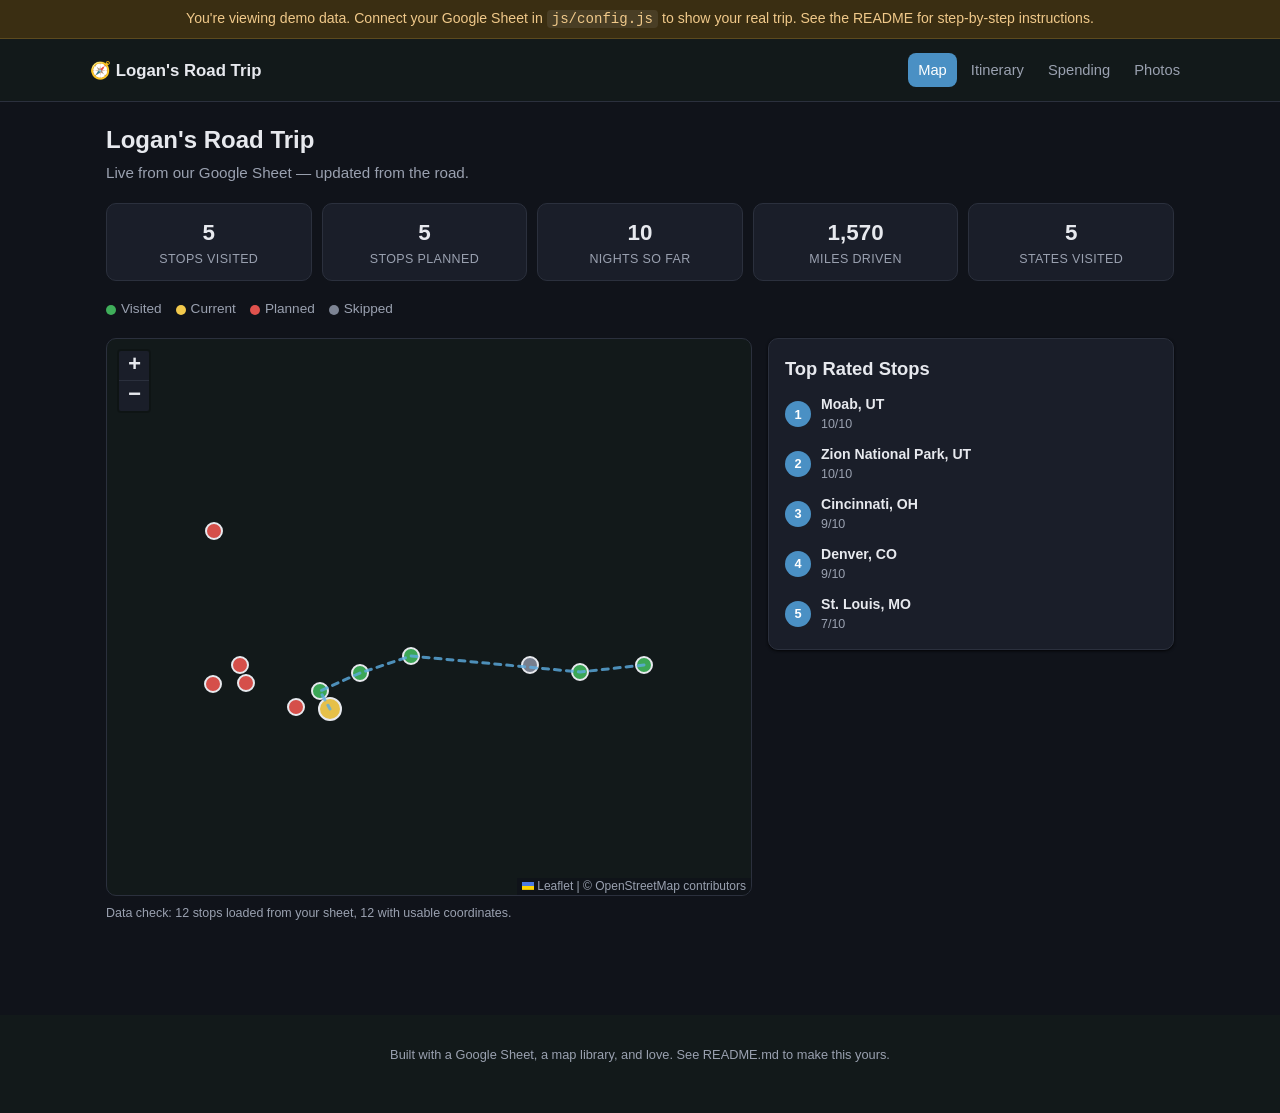
==== index.html @ 0ea6cf98 "Add a Top Rated Stops ranking panel next to the map Sidebar beside the map on wide screens (stacks b" ====
<!DOCTYPE html>
<html lang="en">
<head>
<meta charset="UTF-8">
<meta name="viewport" content="width=device-width, initial-scale=1.0">
<title>Road Trip Map</title>
<link rel="icon" href="data:image/svg+xml,<svg xmlns=%22http://www.w3.org/2000/svg%22 viewBox=%220 0 100 100%22><text y=%22.9em%22 font-size=%2290%22>🧭</text></svg>">
<link rel="stylesheet" href="vendor/leaflet/leaflet.css">
<link rel="stylesheet" href="css/style.css?v=13">
</head>
<body>
<header class="site-header">
  <div class="header-inner">
    <a class="site-title" href="index.html">🧭 <span id="trip-name">Road Trip</span></a>
    <nav class="main-nav">
      <a class="nav-link" href="index.html">Map</a>
      <a class="nav-link" href="itinerary.html">Itinerary</a>
      <a class="nav-link" href="spending.html">Spending</a>
      <a class="nav-link" href="gallery.html">Photos</a>
    </nav>
  </div>
</header>

<main>
  <h1 id="trip-name-heading">Road Trip</h1>
  <p class="subtitle">Live from our Google Sheet — updated from the road.</p>

  <div class="stat-strip" id="stat-strip">
    <div class="stat-box"><div class="num" id="stat-visited">–</div><div class="label">Stops visited</div></div>
    <div class="stat-box"><div class="num" id="stat-remaining">–</div><div class="label">Stops planned</div></div>
    <div class="stat-box"><div class="num" id="stat-nights">–</div><div class="label">Nights so far</div></div>
    <div class="stat-box"><div class="num" id="stat-miles">–</div><div class="label">Miles driven</div></div>
    <div class="stat-box"><div class="num" id="stat-states">–</div><div class="label">States visited</div></div>
  </div>

  <div class="legend">
    <span><span class="dot" style="background:var(--visited)"></span>Visited</span>
    <span><span class="dot" style="background:var(--current)"></span>Current</span>
    <span><span class="dot" style="background:var(--planned)"></span>Planned</span>
    <span><span class="dot" style="background:var(--skipped)"></span>Skipped</span>
  </div>

  <div class="map-layout">
    <div id="map"></div>
    <aside class="card ranking-panel">
      <h2 style="margin-top:0;">Top Rated Stops</h2>
      <ol class="ranking-list" id="ranking-list"></ol>
      <div class="empty-state" id="ranking-empty" hidden>No rated stops yet.</div>
    </aside>
  </div>
  <p id="debug-line" style="color:var(--text-muted);font-size:0.78rem;margin-top:8px;"></p>
</main>

<footer class="site-footer">Built with a Google Sheet, a map library, and love. See README.md to make this yours.</footer>

<script src="vendor/leaflet/leaflet.js"></script>
<script src="vendor/papaparse.min.js"></script>
<script src="js/config.js?v=13"></script>
<script src="js/data.js?v=13"></script>
<script src="js/map.js?v=13"></script>
</body>
</html>
---- vendor/leaflet/leaflet.css ----
/* required styles */

.leaflet-pane,
.leaflet-tile,
.leaflet-marker-icon,
.leaflet-marker-shadow,
.leaflet-tile-container,
.leaflet-pane > svg,
.leaflet-pane > canvas,
.leaflet-zoom-box,
.leaflet-image-layer,
.leaflet-layer {
	position: absolute;
	left: 0;
	top: 0;
	}
.leaflet-container {
	overflow: hidden;
	}
.leaflet-tile,
.leaflet-marker-icon,
.leaflet-marker-shadow {
	-webkit-user-select: none;
	   -moz-user-select: none;
	        user-select: none;
	  -webkit-user-drag: none;
	}
/* Prevents IE11 from highlighting tiles in blue */
.leaflet-tile::selection {
	background: transparent;
}
/* Safari renders non-retina tile on retina better with this, but Chrome is worse */
.leaflet-safari .leaflet-tile {
	image-rendering: -webkit-optimize-contrast;
	}
/* hack that prevents hw layers "stretching" when loading new tiles */
.leaflet-safari .leaflet-tile-container {
	width: 1600px;
	height: 1600px;
	-webkit-transform-origin: 0 0;
	}
.leaflet-marker-icon,
.leaflet-marker-shadow {
	display: block;
	}
/* .leaflet-container svg: reset svg max-width decleration shipped in Joomla! (joomla.org) 3.x */
/* .leaflet-container img: map is broken in FF if you have max-width: 100% on tiles */
.leaflet-container .leaflet-overlay-pane svg {
	max-width: none !important;
	max-height: none !important;
	}
.leaflet-container .leaflet-marker-pane img,
.leaflet-container .leaflet-shadow-pane img,
.leaflet-container .leaflet-tile-pane img,
.leaflet-container img.leaflet-image-layer,
.leaflet-container .leaflet-tile {
	max-width: none !important;
	max-height: none !important;
	width: auto;
	padding: 0;
	}

.leaflet-container img.leaflet-tile {
	/* See: https://bugs.chromium.org/p/chromium/issues/detail?id=600120 */
	mix-blend-mode: plus-lighter;
}

.leaflet-container.leaflet-touch-zoom {
	-ms-touch-action: pan-x pan-y;
	touch-action: pan-x pan-y;
	}
.leaflet-container.leaflet-touch-drag {
	-ms-touch-action: pinch-zoom;
	/* Fallback for FF which doesn't support pinch-zoom */
	touch-action: none;
	touch-action: pinch-zoom;
}
.leaflet-container.leaflet-touch-drag.leaflet-touch-zoom {
	-ms-touch-action: none;
	touch-action: none;
}
.leaflet-container {
	-webkit-tap-highlight-color: transparent;
}
.leaflet-container a {
	-webkit-tap-highlight-color: rgba(51, 181, 229, 0.4);
}
.leaflet-tile {
	filter: inherit;
	visibility: hidden;
	}
.leaflet-tile-loaded {
	visibility: inherit;
	}
.leaflet-zoom-box {
	width: 0;
	height: 0;
	-moz-box-sizing: border-box;
	     box-sizing: border-box;
	z-index: 800;
	}
/* workaround for https://bugzilla.mozilla.org/show_bug.cgi?id=888319 */
.leaflet-overlay-pane svg {
	-moz-user-select: none;
	}

.leaflet-pane         { z-index: 400; }

.leaflet-tile-pane    { z-index: 200; }
.leaflet-overlay-pane { z-index: 400; }
.leaflet-shadow-pane  { z-index: 500; }
.leaflet-marker-pane  { z-index: 600; }
.leaflet-tooltip-pane   { z-index: 650; }
.leaflet-popup-pane   { z-index: 700; }

.leaflet-map-pane canvas { z-index: 100; }
.leaflet-map-pane svg    { z-index: 200; }

.leaflet-vml-shape {
	width: 1px;
	height: 1px;
	}
.lvml {
	behavior: url(#default#VML);
	display: inline-block;
	position: absolute;
	}


/* control positioning */

.leaflet-control {
	position: relative;
	z-index: 800;
	pointer-events: visiblePainted; /* IE 9-10 doesn't have auto */
	pointer-events: auto;
	}
.leaflet-top,
.leaflet-bottom {
	position: absolute;
	z-index: 1000;
	pointer-events: none;
	}
.leaflet-top {
	top: 0;
	}
.leaflet-right {
	right: 0;
	}
.leaflet-bottom {
	bottom: 0;
	}
.leaflet-left {
	left: 0;
	}
.leaflet-control {
	float: left;
	clear: both;
	}
.leaflet-right .leaflet-control {
	float: right;
	}
.leaflet-top .leaflet-control {
	margin-top: 10px;
	}
.leaflet-bottom .leaflet-control {
	margin-bottom: 10px;
	}
.leaflet-left .leaflet-control {
	margin-left: 10px;
	}
.leaflet-right .leaflet-control {
	margin-right: 10px;
	}


/* zoom and fade animations */

.leaflet-fade-anim .leaflet-popup {
	opacity: 0;
	-webkit-transition: opacity 0.2s linear;
	   -moz-transition: opacity 0.2s linear;
	        transition: opacity 0.2s linear;
	}
.leaflet-fade-anim .leaflet-map-pane .leaflet-popup {
	opacity: 1;
	}
.leaflet-zoom-animated {
	-webkit-transform-origin: 0 0;
	    -ms-transform-origin: 0 0;
	        transform-origin: 0 0;
	}
svg.leaflet-zoom-animated {
	will-change: transform;
}

.leaflet-zoom-anim .leaflet-zoom-animated {
	-webkit-transition: -webkit-transform 0.25s cubic-bezier(0,0,0.25,1);
	   -moz-transition:    -moz-transform 0.25s cubic-bezier(0,0,0.25,1);
	        transition:         transform 0.25s cubic-bezier(0,0,0.25,1);
	}
.leaflet-zoom-anim .leaflet-tile,
.leaflet-pan-anim .leaflet-tile {
	-webkit-transition: none;
	   -moz-transition: none;
	        transition: none;
	}

.leaflet-zoom-anim .leaflet-zoom-hide {
	visibility: hidden;
	}


/* cursors */

.leaflet-interactive {
	cursor: pointer;
	}
.leaflet-grab {
	cursor: -webkit-grab;
	cursor:    -moz-grab;
	cursor:         grab;
	}
.leaflet-crosshair,
.leaflet-crosshair .leaflet-interactive {
	cursor: crosshair;
	}
.leaflet-popup-pane,
.leaflet-control {
	cursor: auto;
	}
.leaflet-dragging .leaflet-grab,
.leaflet-dragging .leaflet-grab .leaflet-interactive,
.leaflet-dragging .leaflet-marker-draggable {
	cursor: move;
	cursor: -webkit-grabbing;
	cursor:    -moz-grabbing;
	cursor:         grabbing;
	}

/* marker & overlays interactivity */
.leaflet-marker-icon,
.leaflet-marker-shadow,
.leaflet-image-layer,
.leaflet-pane > svg path,
.leaflet-tile-container {
	pointer-events: none;
	}

.leaflet-marker-icon.leaflet-interactive,
.leaflet-image-layer.leaflet-interactive,
.leaflet-pane > svg path.leaflet-interactive,
svg.leaflet-image-layer.leaflet-interactive path {
	pointer-events: visiblePainted; /* IE 9-10 doesn't have auto */
	pointer-events: auto;
	}

/* visual tweaks */

.leaflet-container {
	background: #ddd;
	outline-offset: 1px;
	}
.leaflet-container a {
	color: #0078A8;
	}
.leaflet-zoom-box {
	border: 2px dotted #38f;
	background: rgba(255,255,255,0.5);
	}


/* general typography */
.leaflet-container {
	font-family: "Helvetica Neue", Arial, Helvetica, sans-serif;
	font-size: 12px;
	font-size: 0.75rem;
	line-height: 1.5;
	}


/* general toolbar styles */

.leaflet-bar {
	box-shadow: 0 1px 5px rgba(0,0,0,0.65);
	border-radius: 4px;
	}
.leaflet-bar a {
	background-color: #fff;
	border-bottom: 1px solid #ccc;
	width: 26px;
	height: 26px;
	line-height: 26px;
	display: block;
	text-align: center;
	text-decoration: none;
	color: black;
	}
.leaflet-bar a,
.leaflet-control-layers-toggle {
	background-position: 50% 50%;
	background-repeat: no-repeat;
	display: block;
	}
.leaflet-bar a:hover,
.leaflet-bar a:focus {
	background-color: #f4f4f4;
	}
.leaflet-bar a:first-child {
	border-top-left-radius: 4px;
	border-top-right-radius: 4px;
	}
.leaflet-bar a:last-child {
	border-bottom-left-radius: 4px;
	border-bottom-right-radius: 4px;
	border-bottom: none;
	}
.leaflet-bar a.leaflet-disabled {
	cursor: default;
	background-color: #f4f4f4;
	color: #bbb;
	}

.leaflet-touch .leaflet-bar a {
	width: 30px;
	height: 30px;
	line-height: 30px;
	}
.leaflet-touch .leaflet-bar a:first-child {
	border-top-left-radius: 2px;
	border-top-right-radius: 2px;
	}
.leaflet-touch .leaflet-bar a:last-child {
	border-bottom-left-radius: 2px;
	border-bottom-right-radius: 2px;
	}

/* zoom control */

.leaflet-control-zoom-in,
.leaflet-control-zoom-out {
	font: bold 18px 'Lucida Console', Monaco, monospace;
	text-indent: 1px;
	}

.leaflet-touch .leaflet-control-zoom-in, .leaflet-touch .leaflet-control-zoom-out  {
	font-size: 22px;
	}


/* layers control */

.leaflet-control-layers {
	box-shadow: 0 1px 5px rgba(0,0,0,0.4);
	background: #fff;
	border-radius: 5px;
	}
.leaflet-control-layers-toggle {
	background-image: url(images/layers.png);
	width: 36px;
	height: 36px;
	}
.leaflet-retina .leaflet-control-layers-toggle {
	background-image: url(images/layers-2x.png);
	background-size: 26px 26px;
	}
.leaflet-touch .leaflet-control-layers-toggle {
	width: 44px;
	height: 44px;
	}
.leaflet-control-layers .leaflet-control-layers-list,
.leaflet-control-layers-expanded .leaflet-control-layers-toggle {
	display: none;
	}
.leaflet-control-layers-expanded .leaflet-control-layers-list {
	display: block;
	position: relative;
	}
.leaflet-control-layers-expanded {
	padding: 6px 10px 6px 6px;
	color: #333;
	background: #fff;
	}
.leaflet-control-layers-scrollbar {
	overflow-y: scroll;
	overflow-x: hidden;
	padding-right: 5px;
	}
.leaflet-control-layers-selector {
	margin-top: 2px;
	position: relative;
	top: 1px;
	}
.leaflet-control-layers label {
	display: block;
	font-size: 13px;
	font-size: 1.08333em;
	}
.leaflet-control-layers-separator {
	height: 0;
	border-top: 1px solid #ddd;
	margin: 5px -10px 5px -6px;
	}

/* Default icon URLs */
.leaflet-default-icon-path { /* used only in path-guessing heuristic, see L.Icon.Default */
	background-image: url(images/marker-icon.png);
	}


/* attribution and scale controls */

.leaflet-container .leaflet-control-attribution {
	background: #fff;
	background: rgba(255, 255, 255, 0.8);
	margin: 0;
	}
.leaflet-control-attribution,
.leaflet-control-scale-line {
	padding: 0 5px;
	color: #333;
	line-height: 1.4;
	}
.leaflet-control-attribution a {
	text-decoration: none;
	}
.leaflet-control-attribution a:hover,
.leaflet-control-attribution a:focus {
	text-decoration: underline;
	}
.leaflet-attribution-flag {
	display: inline !important;
	vertical-align: baseline !important;
	width: 1em;
	height: 0.6669em;
	}
.leaflet-left .leaflet-control-scale {
	margin-left: 5px;
	}
.leaflet-bottom .leaflet-control-scale {
	margin-bottom: 5px;
	}
.leaflet-control-scale-line {
	border: 2px solid #777;
	border-top: none;
	line-height: 1.1;
	padding: 2px 5px 1px;
	white-space: nowrap;
	-moz-box-sizing: border-box;
	     box-sizing: border-box;
	background: rgba(255, 255, 255, 0.8);
	text-shadow: 1px 1px #fff;
	}
.leaflet-control-scale-line:not(:first-child) {
	border-top: 2px solid #777;
	border-bottom: none;
	margin-top: -2px;
	}
.leaflet-control-scale-line:not(:first-child):not(:last-child) {
	border-bottom: 2px solid #777;
	}

.leaflet-touch .leaflet-control-attribution,
.leaflet-touch .leaflet-control-layers,
.leaflet-touch .leaflet-bar {
	box-shadow: none;
	}
.leaflet-touch .leaflet-control-layers,
.leaflet-touch .leaflet-bar {
	border: 2px solid rgba(0,0,0,0.2);
	background-clip: padding-box;
	}


/* popup */

.leaflet-popup {
	position: absolute;
	text-align: center;
	margin-bottom: 20px;
	}
.leaflet-popup-content-wrapper {
	padding: 1px;
	text-align: left;
	border-radius: 12px;
	}
.leaflet-popup-content {
	margin: 13px 24px 13px 20px;
	line-height: 1.3;
	font-size: 13px;
	font-size: 1.08333em;
	min-height: 1px;
	}
.leaflet-popup-content p {
	margin: 17px 0;
	margin: 1.3em 0;
	}
.leaflet-popup-tip-container {
	width: 40px;
	height: 20px;
	position: absolute;
	left: 50%;
	margin-top: -1px;
	margin-left: -20px;
	overflow: hidden;
	pointer-events: none;
	}
.leaflet-popup-tip {
	width: 17px;
	height: 17px;
	padding: 1px;

	margin: -10px auto 0;
	pointer-events: auto;

	-webkit-transform: rotate(45deg);
	   -moz-transform: rotate(45deg);
	    -ms-transform: rotate(45deg);
	        transform: rotate(45deg);
	}
.leaflet-popup-content-wrapper,
.leaflet-popup-tip {
	background: white;
	color: #333;
	box-shadow: 0 3px 14px rgba(0,0,0,0.4);
	}
.leaflet-container a.leaflet-popup-close-button {
	position: absolute;
	top: 0;
	right: 0;
	border: none;
	text-align: center;
	width: 24px;
	height: 24px;
	font: 16px/24px Tahoma, Verdana, sans-serif;
	color: #757575;
	text-decoration: none;
	background: transparent;
	}
.leaflet-container a.leaflet-popup-close-button:hover,
.leaflet-container a.leaflet-popup-close-button:focus {
	color: #585858;
	}
.leaflet-popup-scrolled {
	overflow: auto;
	}

.leaflet-oldie .leaflet-popup-content-wrapper {
	-ms-zoom: 1;
	}
.leaflet-oldie .leaflet-popup-tip {
	width: 24px;
	margin: 0 auto;

	-ms-filter: "progid:DXImageTransform.Microsoft.Matrix(M11=0.70710678, M12=0.70710678, M21=-0.70710678, M22=0.70710678)";
	filter: progid:DXImageTransform.Microsoft.Matrix(M11=0.70710678, M12=0.70710678, M21=-0.70710678, M22=0.70710678);
	}

.leaflet-oldie .leaflet-control-zoom,
.leaflet-oldie .leaflet-control-layers,
.leaflet-oldie .leaflet-popup-content-wrapper,
.leaflet-oldie .leaflet-popup-tip {
	border: 1px solid #999;
	}


/* div icon */

.leaflet-div-icon {
	background: #fff;
	border: 1px solid #666;
	}


/* Tooltip */
/* Base styles for the element that has a tooltip */
.leaflet-tooltip {
	position: absolute;
	padding: 6px;
	background-color: #fff;
	border: 1px solid #fff;
	border-radius: 3px;
	color: #222;
	white-space: nowrap;
	-webkit-user-select: none;
	-moz-user-select: none;
	-ms-user-select: none;
	user-select: none;
	pointer-events: none;
	box-shadow: 0 1px 3px rgba(0,0,0,0.4);
	}
.leaflet-tooltip.leaflet-interactive {
	cursor: pointer;
	pointer-events: auto;
	}
.leaflet-tooltip-top:before,
.leaflet-tooltip-bottom:before,
.leaflet-tooltip-left:before,
.leaflet-tooltip-right:before {
	position: absolute;
	pointer-events: none;
	border: 6px solid transparent;
	background: transparent;
	content: "";
	}

/* Directions */

.leaflet-tooltip-bottom {
	margin-top: 6px;
}
.leaflet-tooltip-top {
	margin-top: -6px;
}
.leaflet-tooltip-bottom:before,
.leaflet-tooltip-top:before {
	left: 50%;
	margin-left: -6px;
	}
.leaflet-tooltip-top:before {
	bottom: 0;
	margin-bottom: -12px;
	border-top-color: #fff;
	}
.leaflet-tooltip-bottom:before {
	top: 0;
	margin-top: -12px;
	margin-left: -6px;
	border-bottom-color: #fff;
	}
.leaflet-tooltip-left {
	margin-left: -6px;
}
.leaflet-tooltip-right {
	margin-left: 6px;
}
.leaflet-tooltip-left:before,
.leaflet-tooltip-right:before {
	top: 50%;
	margin-top: -6px;
	}
.leaflet-tooltip-left:before {
	right: 0;
	margin-right: -12px;
	border-left-color: #fff;
	}
.leaflet-tooltip-right:before {
	left: 0;
	margin-left: -12px;
	border-right-color: #fff;
	}

/* Printing */

@media print {
	/* Prevent printers from removing background-images of controls. */
	.leaflet-control {
		-webkit-print-color-adjust: exact;
		print-color-adjust: exact;
		}
	}
---- css/style.css ----
:root {
  color-scheme: dark;

  --bg: #10131a;
  --bg-deep: #12191a;       /* header/footer — a touch greener, for variety */
  --surface: #1a1e29;
  --surface-alt: #222634;
  --text: #e7e9ee;
  --text-muted: #9aa1b0;
  --border: #2b303d;
  --accent: #4a90c4;
  --accent-dark: #396f9c;
  --radius: 10px;
  --shadow: 0 1px 3px rgba(0, 0, 0, 0.5), 0 1px 2px rgba(0, 0, 0, 0.4);

  --visited: #3fae5a;
  --current: #f2c94c;
  --planned: #e0524d;
  --skipped: #7d8494;
}

* { box-sizing: border-box; }

body {
  margin: 0;
  background: var(--bg);
  color: var(--text);
  font-family: -apple-system, BlinkMacSystemFont, "Segoe UI", Roboto, Helvetica, Arial, sans-serif;
  line-height: 1.5;
}

a { color: var(--accent); }

header.site-header {
  background: var(--bg-deep);
  border-bottom: 1px solid var(--border);
  padding: 14px 16px;
  position: sticky;
  top: 0;
  z-index: 500;
}

.site-header .header-inner {
  max-width: 1100px;
  margin: 0 auto;
  display: flex;
  align-items: center;
  justify-content: space-between;
  flex-wrap: wrap;
  gap: 8px;
}

.site-title {
  font-weight: 700;
  font-size: 1.05rem;
  text-decoration: none;
  color: var(--text);
  white-space: nowrap;
}

nav.main-nav {
  display: flex;
  gap: 4px;
  flex-wrap: wrap;
}

.nav-link {
  text-decoration: none;
  color: var(--text-muted);
  padding: 6px 10px;
  border-radius: 8px;
  font-size: 0.92rem;
  font-weight: 500;
}

.nav-link:hover { background: var(--surface-alt); }
.nav-link.active { background: var(--accent); color: #fff; }

main {
  max-width: 1100px;
  margin: 0 auto;
  padding: 20px 16px 60px;
}

.demo-banner {
  background: #3a2e12;
  border-bottom: 1px solid #5c4a1e;
  color: #f0c98a;
  text-align: center;
  padding: 8px 12px;
  font-size: 0.88rem;
}

.demo-banner code {
  background: rgba(255, 255, 255, 0.08);
  padding: 1px 5px;
  border-radius: 4px;
}

h1 { font-size: 1.5rem; margin: 0 0 4px; }
h2 { font-size: 1.15rem; margin: 28px 0 12px; }
.subtitle { color: var(--text-muted); margin: 0 0 18px; font-size: 0.95rem; }

.card {
  background: var(--surface);
  border: 1px solid var(--border);
  border-radius: var(--radius);
  box-shadow: var(--shadow);
  padding: 16px;
}

/* Stat strip on the home page */
.stat-strip {
  display: grid;
  grid-template-columns: repeat(auto-fit, minmax(120px, 1fr));
  gap: 10px;
  margin-bottom: 18px;
}
.stat-box {
  background: var(--surface);
  border: 1px solid var(--border);
  border-radius: var(--radius);
  padding: 12px 14px;
  text-align: center;
}
.stat-box .num { font-size: 1.4rem; font-weight: 700; }
.stat-box .label { font-size: 0.78rem; color: var(--text-muted); text-transform: uppercase; letter-spacing: 0.03em; }

/* Map */
.map-layout {
  display: flex;
  flex-wrap: wrap;
  gap: 16px;
  align-items: flex-start;
}
#map {
  flex: 1 1 500px;
  min-width: 0;
  height: 62vh;
  min-height: 360px;
  border-radius: var(--radius);
  border: 1px solid var(--border);
  background: var(--bg-deep);
}

.ranking-panel {
  flex: 1 1 260px;
  max-width: 100%;
  max-height: 62vh;
  overflow-y: auto;
}
.ranking-list {
  list-style: none;
  margin: 0;
  padding: 0;
  display: flex;
  flex-direction: column;
  gap: 10px;
}
.ranking-list li {
  display: flex;
  align-items: center;
  gap: 10px;
}
.ranking-rank {
  flex: 0 0 26px;
  height: 26px;
  border-radius: 50%;
  background: var(--accent);
  color: #fff;
  display: flex;
  align-items: center;
  justify-content: center;
  font-weight: 700;
  font-size: 0.8rem;
}
.ranking-info .name { font-weight: 600; font-size: 0.88rem; }
.ranking-info .score { color: var(--text-muted); font-size: 0.78rem; }

.legend {
  display: flex;
  flex-wrap: wrap;
  gap: 14px;
  margin: 10px 0 18px;
  font-size: 0.85rem;
  color: var(--text-muted);
}
.legend .dot {
  display: inline-block;
  width: 10px;
  height: 10px;
  border-radius: 50%;
  margin-right: 5px;
  vertical-align: middle;
}

.status-badge {
  display: inline-block;
  padding: 2px 9px;
  border-radius: 999px;
  font-size: 0.72rem;
  font-weight: 700;
  text-transform: uppercase;
  letter-spacing: 0.03em;
}

/* Dark-theme the Leaflet chrome so it matches the rest of the page */
.leaflet-popup-content-wrapper, .leaflet-popup-tip {
  background: var(--surface);
  color: var(--text);
}
.leaflet-popup-content { font-size: 0.9rem; min-width: 180px; }
.leaflet-popup-content h3 { margin: 0 0 4px; font-size: 1rem; color: var(--text); }
.popup-row { color: var(--text-muted); font-size: 0.82rem; margin-top: 2px; }
.leaflet-popup-close-button { color: var(--text-muted) !important; }
.leaflet-container a.leaflet-popup-close-button:hover { color: var(--text) !important; }

.leaflet-control-zoom a {
  background: var(--surface) !important;
  color: var(--text) !important;
  border-color: var(--border) !important;
}
.leaflet-control-zoom a:hover { background: var(--surface-alt) !important; }

.leaflet-control-attribution {
  background: rgba(16, 19, 26, 0.85) !important;
  color: var(--text-muted) !important;
}
.leaflet-control-attribution a { color: var(--text-muted) !important; }

/* Itinerary */
.filter-row {
  display: flex;
  gap: 6px;
  flex-wrap: wrap;
  margin-bottom: 16px;
}
.filter-btn {
  background: var(--surface);
  border: 1px solid var(--border);
  border-radius: 999px;
  padding: 6px 14px;
  font-size: 0.85rem;
  cursor: pointer;
  color: var(--text);
}
.filter-btn.active { background: var(--accent); color: #fff; border-color: var(--accent); }

.stop-list {
  display: flex;
  flex-direction: column;
  gap: 12px;
}

.stop-card {
  display: grid;
  grid-template-columns: 90px 1fr;
  gap: 14px;
  padding: 14px;
}
.stop-card .date-col {
  text-align: center;
  border-right: 1px solid var(--border);
  padding-right: 12px;
}
.stop-card .date-col .day { font-size: 1.3rem; font-weight: 700; }
.stop-card .date-col .month { font-size: 0.78rem; color: var(--text-muted); text-transform: uppercase; }
.stop-card h3 { margin: 0 0 4px; font-size: 1.05rem; display: flex; align-items: center; gap: 8px; flex-wrap: wrap; }
.stop-meta {
  display: flex;
  flex-wrap: wrap;
  gap: 4px 14px;
  font-size: 0.83rem;
  color: var(--text-muted);
  margin: 6px 0;
}
.stop-notes { font-size: 0.88rem; margin-top: 6px; }
.stars { color: var(--current); letter-spacing: 1px; }

@media (max-width: 480px) {
  .stop-card { grid-template-columns: 60px 1fr; }
}

/* Spending */
.spend-summary-grid {
  display: grid;
  grid-template-columns: repeat(auto-fit, minmax(220px, 1fr));
  gap: 14px;
  margin-bottom: 20px;
}
.budget-bar-track {
  background: var(--border);
  border-radius: 999px;
  height: 10px;
  overflow: hidden;
  margin-top: 8px;
}
.budget-bar-fill {
  height: 100%;
  background: var(--accent);
}
table.spend-table {
  width: 100%;
  border-collapse: collapse;
  font-size: 0.88rem;
}
table.spend-table th, table.spend-table td {
  text-align: left;
  padding: 8px 10px;
  border-bottom: 1px solid var(--border);
}
table.spend-table th { color: var(--text-muted); font-weight: 600; font-size: 0.78rem; text-transform: uppercase; }
.chart-wrap { max-width: 520px; margin: 0 auto 8px; }

/* Gallery */
.gallery-group { margin-bottom: 26px; }
.gallery-grid {
  display: grid;
  grid-template-columns: repeat(auto-fill, minmax(150px, 1fr));
  gap: 10px;
}
.gallery-item {
  border-radius: var(--radius);
  overflow: hidden;
  cursor: pointer;
  border: 1px solid var(--border);
  background: var(--surface);
  aspect-ratio: 4 / 3;
}
.gallery-item img { width: 100%; height: 100%; object-fit: cover; display: block; }

.lightbox {
  position: fixed;
  inset: 0;
  background: rgba(0,0,0,0.9);
  display: flex;
  align-items: center;
  justify-content: center;
  flex-direction: column;
  z-index: 1000;
  padding: 20px;
}
.lightbox img { max-width: 100%; max-height: 78vh; border-radius: 6px; }
.lightbox .caption { color: var(--text); margin-top: 12px; text-align: center; font-size: 0.9rem; }
.lightbox .close-btn {
  position: absolute;
  top: 16px; right: 20px;
  color: var(--text);
  font-size: 1.8rem;
  background: none;
  border: none;
  cursor: pointer;
  line-height: 1;
}

.empty-state {
  text-align: center;
  color: var(--text-muted);
  padding: 40px 20px;
}

footer.site-footer {
  background: var(--bg-deep);
  text-align: center;
  color: var(--text-muted);
  font-size: 0.8rem;
  padding: 30px 16px 50px;
  margin-top: 20px;
}
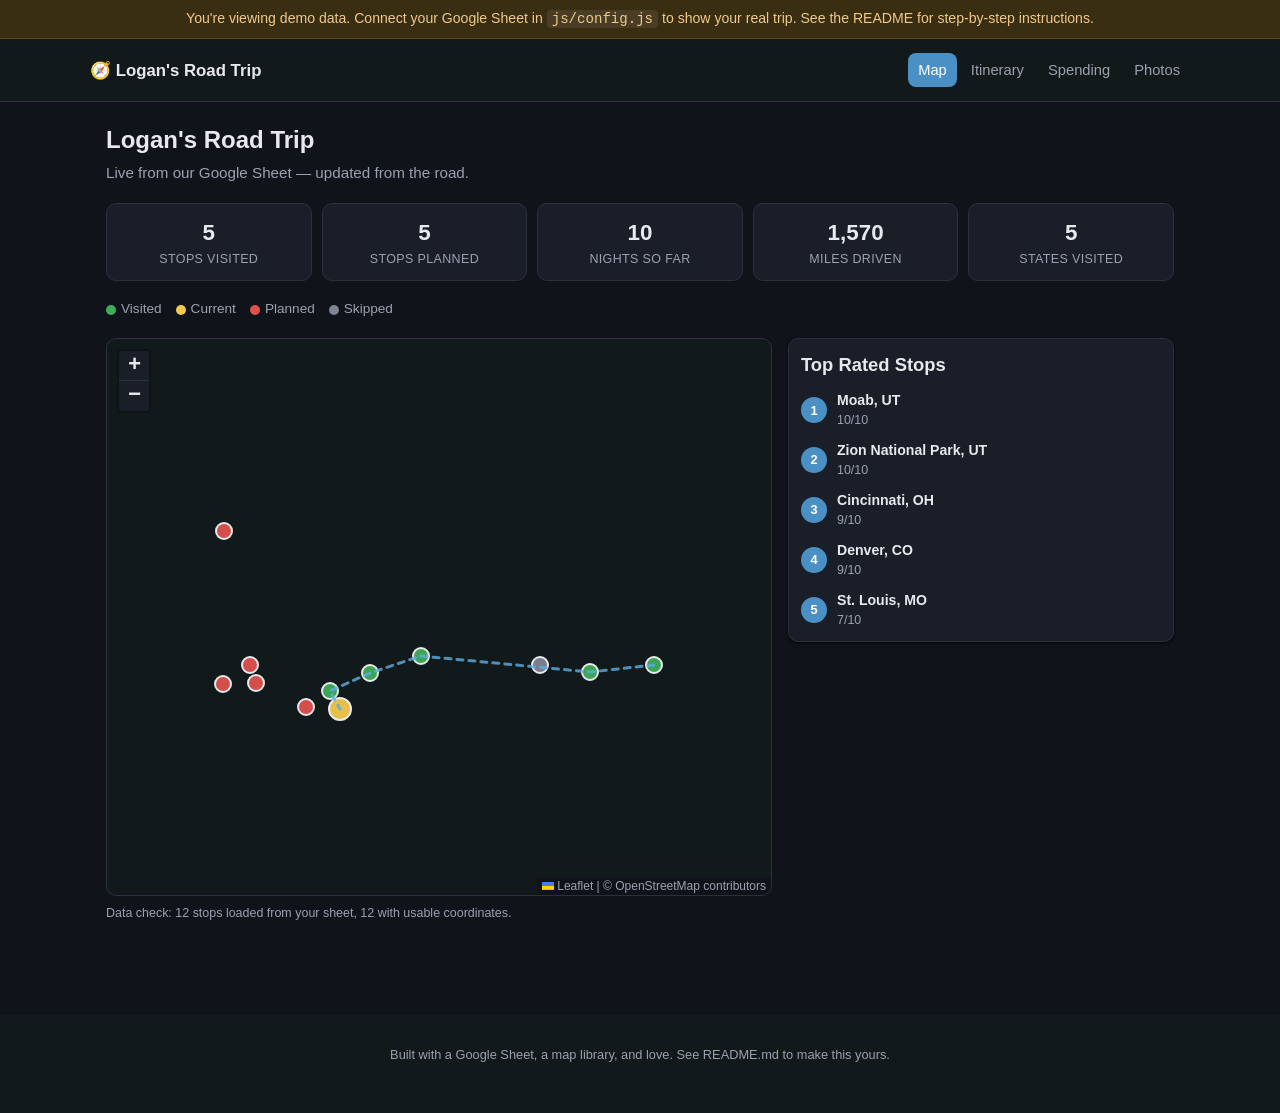
==== commit 37c856d8: "Shrink the Top Rated Stops panel Narrower on desktop (220px vs 260px basis), less padding, shorter m" ====
--- a/index.html
+++ b/index.html
@@ -6,7 +6,7 @@
 <title>Road Trip Map</title>
 <link rel="icon" href="data:image/svg+xml,<svg xmlns=%22http://www.w3.org/2000/svg%22 viewBox=%220 0 100 100%22><text y=%22.9em%22 font-size=%2290%22>🧭</text></svg>">
 <link rel="stylesheet" href="vendor/leaflet/leaflet.css">
-<link rel="stylesheet" href="css/style.css?v=13">
+<link rel="stylesheet" href="css/style.css?v=14">
 </head>
 <body>
 <header class="site-header">
@@ -55,8 +55,8 @@
 
 <script src="vendor/leaflet/leaflet.js"></script>
 <script src="vendor/papaparse.min.js"></script>
-<script src="js/config.js?v=13"></script>
-<script src="js/data.js?v=13"></script>
-<script src="js/map.js?v=13"></script>
+<script src="js/config.js?v=14"></script>
+<script src="js/data.js?v=14"></script>
+<script src="js/map.js?v=14"></script>
 </body>
 </html>
--- a/css/style.css
+++ b/css/style.css
@@ -144,9 +144,10 @@
 }
 
 .ranking-panel {
-  flex: 1 1 260px;
+  flex: 1 1 220px;
   max-width: 100%;
-  max-height: 62vh;
+  max-height: 55vh;
+  padding: 12px;
   overflow-y: auto;
 }
 .ranking-list {
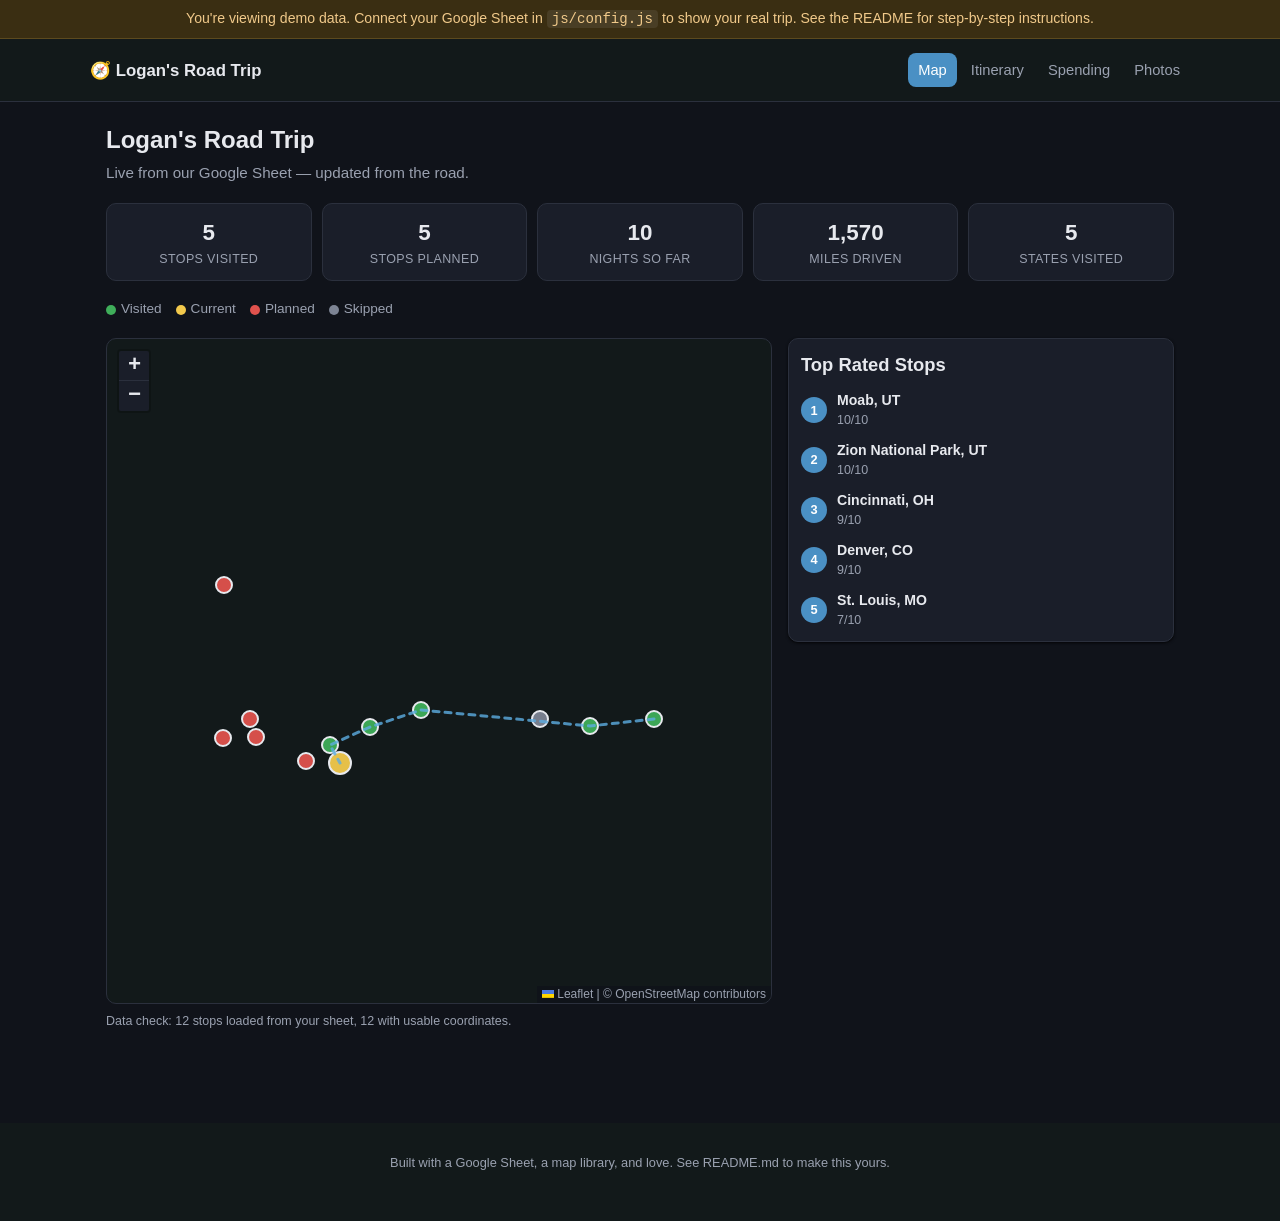
==== commit a9a9d6d5: "Make the map bigger Height 62vh -> 74vh, min-height 360px -> 440px.  Co-Authored-By: Claude Sonnet 5" ====
--- a/index.html
+++ b/index.html
@@ -6,7 +6,7 @@
 <title>Road Trip Map</title>
 <link rel="icon" href="data:image/svg+xml,<svg xmlns=%22http://www.w3.org/2000/svg%22 viewBox=%220 0 100 100%22><text y=%22.9em%22 font-size=%2290%22>🧭</text></svg>">
 <link rel="stylesheet" href="vendor/leaflet/leaflet.css">
-<link rel="stylesheet" href="css/style.css?v=14">
+<link rel="stylesheet" href="css/style.css?v=15">
 </head>
 <body>
 <header class="site-header">
@@ -55,8 +55,8 @@
 
 <script src="vendor/leaflet/leaflet.js"></script>
 <script src="vendor/papaparse.min.js"></script>
-<script src="js/config.js?v=14"></script>
-<script src="js/data.js?v=14"></script>
-<script src="js/map.js?v=14"></script>
+<script src="js/config.js?v=15"></script>
+<script src="js/data.js?v=15"></script>
+<script src="js/map.js?v=15"></script>
 </body>
 </html>
--- a/css/style.css
+++ b/css/style.css
@@ -136,8 +136,8 @@
 #map {
   flex: 1 1 500px;
   min-width: 0;
-  height: 62vh;
-  min-height: 360px;
+  height: 74vh;
+  min-height: 440px;
   border-radius: var(--radius);
   border: 1px solid var(--border);
   background: var(--bg-deep);
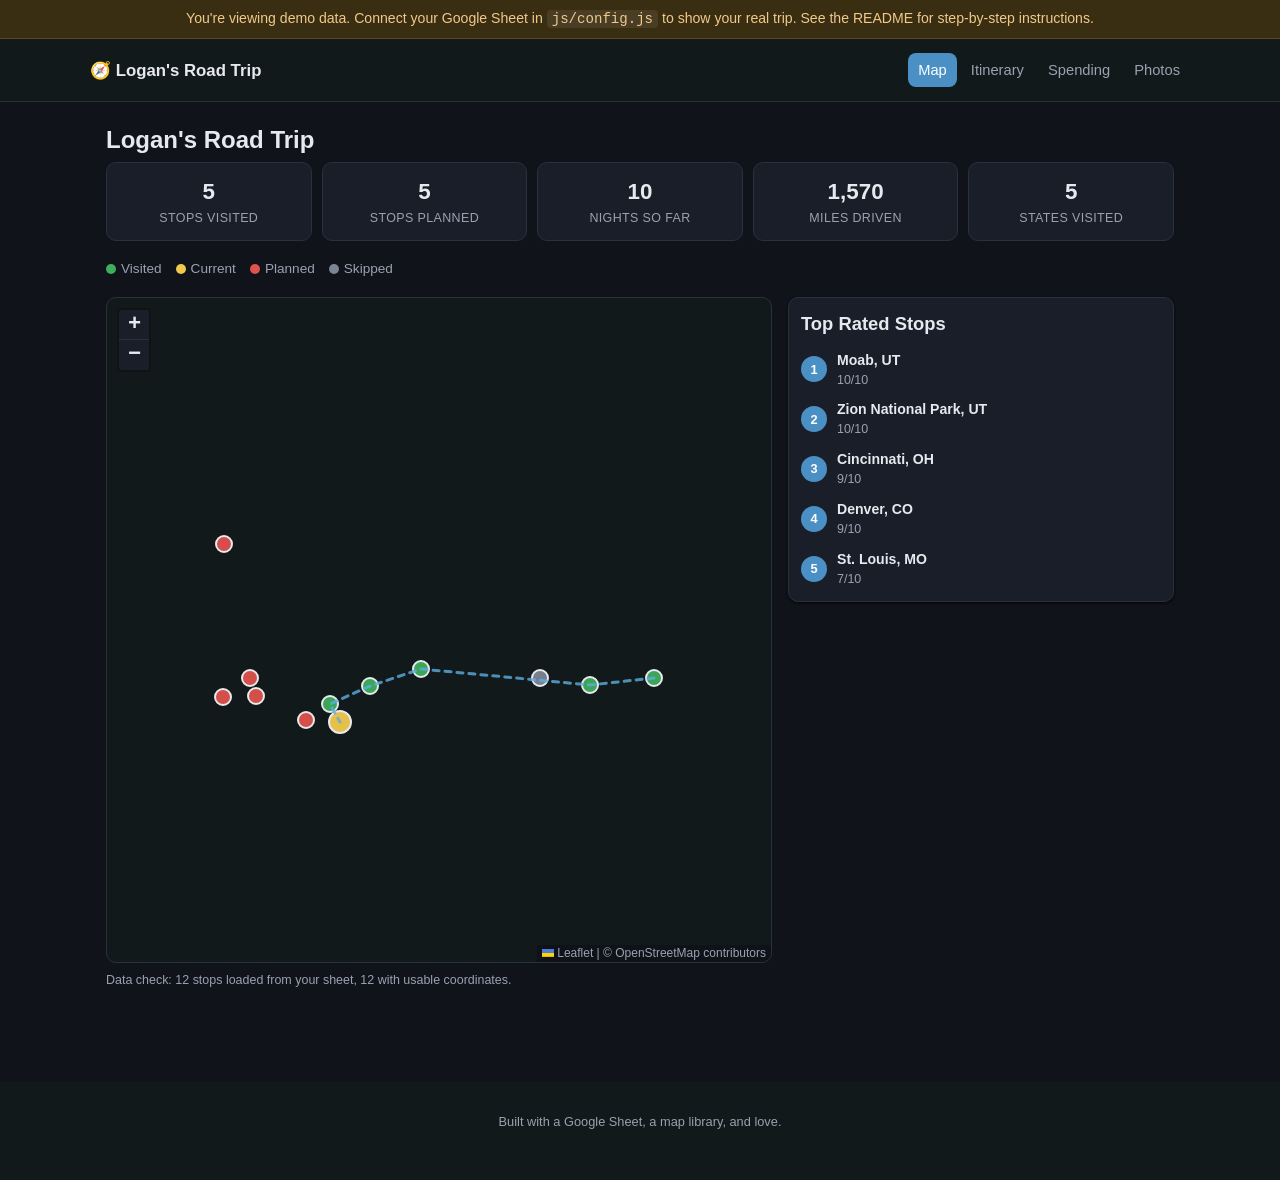
==== commit 0257a0b8: "Trim footer/subtitle text and drop the transaction list from Spending - Footer no longer says "See R" ====
--- a/index.html
+++ b/index.html
@@ -6,7 +6,7 @@
 <title>Road Trip Map</title>
 <link rel="icon" href="data:image/svg+xml,<svg xmlns=%22http://www.w3.org/2000/svg%22 viewBox=%220 0 100 100%22><text y=%22.9em%22 font-size=%2290%22>🧭</text></svg>">
 <link rel="stylesheet" href="vendor/leaflet/leaflet.css">
-<link rel="stylesheet" href="css/style.css?v=15">
+<link rel="stylesheet" href="css/style.css?v=16">
 </head>
 <body>
 <header class="site-header">
@@ -23,7 +23,6 @@
 
 <main>
   <h1 id="trip-name-heading">Road Trip</h1>
-  <p class="subtitle">Live from our Google Sheet — updated from the road.</p>
 
   <div class="stat-strip" id="stat-strip">
     <div class="stat-box"><div class="num" id="stat-visited">–</div><div class="label">Stops visited</div></div>
@@ -51,12 +50,12 @@
   <p id="debug-line" style="color:var(--text-muted);font-size:0.78rem;margin-top:8px;"></p>
 </main>
 
-<footer class="site-footer">Built with a Google Sheet, a map library, and love. See README.md to make this yours.</footer>
+<footer class="site-footer">Built with a Google Sheet, a map library, and love.</footer>
 
 <script src="vendor/leaflet/leaflet.js"></script>
 <script src="vendor/papaparse.min.js"></script>
-<script src="js/config.js?v=15"></script>
-<script src="js/data.js?v=15"></script>
-<script src="js/map.js?v=15"></script>
+<script src="js/config.js?v=16"></script>
+<script src="js/data.js?v=16"></script>
+<script src="js/map.js?v=16"></script>
 </body>
 </html>
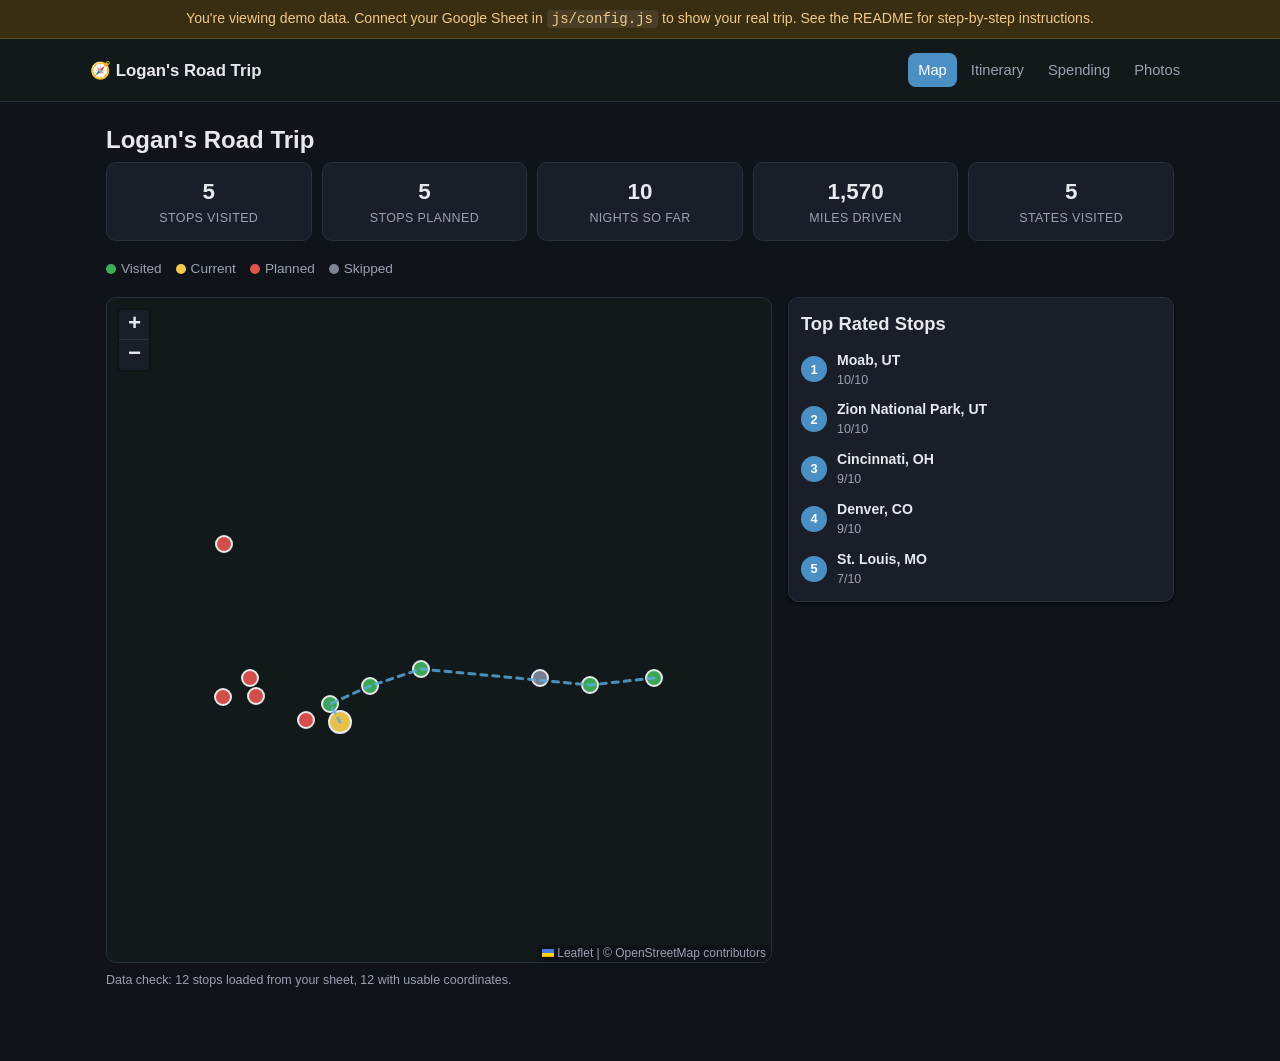
==== commit 10956af7: "Remove the footer entirely Also drops the now-unused footer.site-footer CSS rule.  Co-Authored-By: C" ====
--- a/index.html
+++ b/index.html
@@ -6,7 +6,7 @@
 <title>Road Trip Map</title>
 <link rel="icon" href="data:image/svg+xml,<svg xmlns=%22http://www.w3.org/2000/svg%22 viewBox=%220 0 100 100%22><text y=%22.9em%22 font-size=%2290%22>🧭</text></svg>">
 <link rel="stylesheet" href="vendor/leaflet/leaflet.css">
-<link rel="stylesheet" href="css/style.css?v=16">
+<link rel="stylesheet" href="css/style.css?v=17">
 </head>
 <body>
 <header class="site-header">
@@ -50,12 +50,11 @@
   <p id="debug-line" style="color:var(--text-muted);font-size:0.78rem;margin-top:8px;"></p>
 </main>
 
-<footer class="site-footer">Built with a Google Sheet, a map library, and love.</footer>
 
 <script src="vendor/leaflet/leaflet.js"></script>
 <script src="vendor/papaparse.min.js"></script>
-<script src="js/config.js?v=16"></script>
-<script src="js/data.js?v=16"></script>
-<script src="js/map.js?v=16"></script>
+<script src="js/config.js?v=17"></script>
+<script src="js/data.js?v=17"></script>
+<script src="js/map.js?v=17"></script>
 </body>
 </html>
--- a/css/style.css
+++ b/css/style.css
@@ -359,12 +359,3 @@
   color: var(--text-muted);
   padding: 40px 20px;
 }
-
-footer.site-footer {
-  background: var(--bg-deep);
-  text-align: center;
-  color: var(--text-muted);
-  font-size: 0.8rem;
-  padding: 30px 16px 50px;
-  margin-top: 20px;
-}
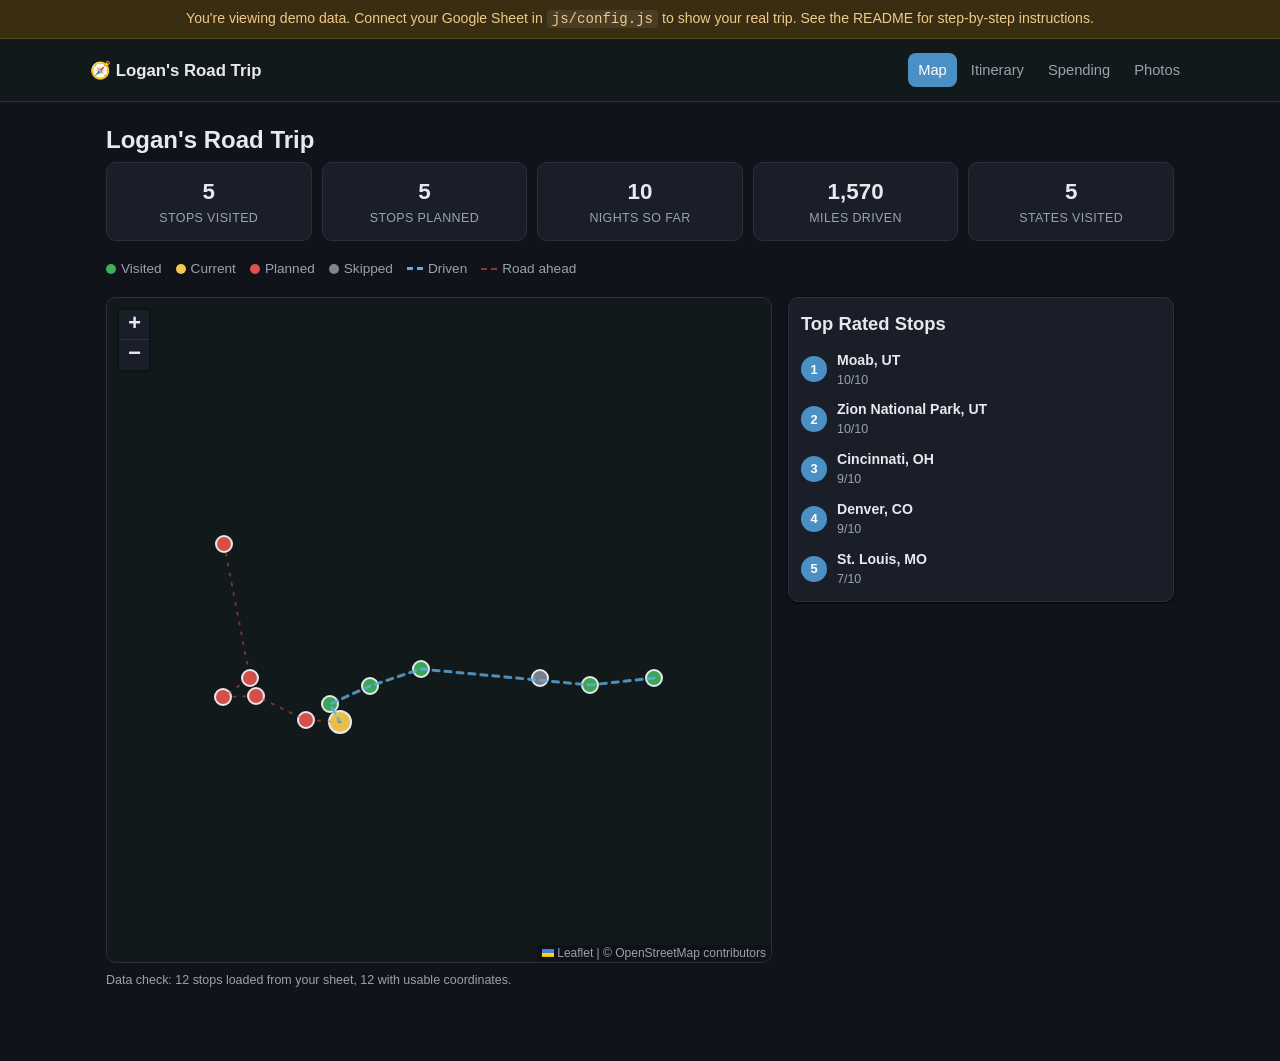
==== commit 86102cca: "Draw the road ahead on the map The map only ever drew where the trip had already been, so the upcomi" ====
--- a/index.html
+++ b/index.html
@@ -37,6 +37,8 @@
     <span><span class="dot" style="background:var(--current)"></span>Current</span>
     <span><span class="dot" style="background:var(--planned)"></span>Planned</span>
     <span><span class="dot" style="background:var(--skipped)"></span>Skipped</span>
+    <span><span class="line driven"></span>Driven</span>
+    <span><span class="line ahead"></span>Road ahead</span>
   </div>
 
   <div class="map-layout">
--- a/css/style.css
+++ b/css/style.css
@@ -194,6 +194,16 @@
   margin-right: 5px;
   vertical-align: middle;
 }
+/* Swatches for the two route lines, drawn to match the map's own dashes. */
+.legend .line {
+  display: inline-block;
+  width: 16px;
+  height: 0;
+  margin-right: 5px;
+  vertical-align: middle;
+}
+.legend .line.driven { border-top: 3px dashed #5dade2; }
+.legend .line.ahead { border-top: 2px dashed var(--planned); opacity: 0.6; }
 
 .status-badge {
   display: inline-block;
@@ -354,6 +364,29 @@
   line-height: 1;
 }
 
+/* Paging arrows. Sized for a thumb (44px) rather than a mouse pointer. */
+.lightbox .nav-btn {
+  position: absolute;
+  top: 50%;
+  transform: translateY(-50%);
+  width: 44px;
+  height: 44px;
+  display: flex;
+  align-items: center;
+  justify-content: center;
+  color: var(--text);
+  font-size: 2.2rem;
+  background: rgba(0, 0, 0, 0.35);
+  border: none;
+  border-radius: 50%;
+  cursor: pointer;
+  line-height: 1;
+  padding: 0 0 4px;
+}
+.lightbox .nav-btn:hover { background: rgba(255, 255, 255, 0.15); }
+.lightbox .nav-btn.prev { left: 12px; }
+.lightbox .nav-btn.next { right: 12px; }
+
 .empty-state {
   text-align: center;
   color: var(--text-muted);
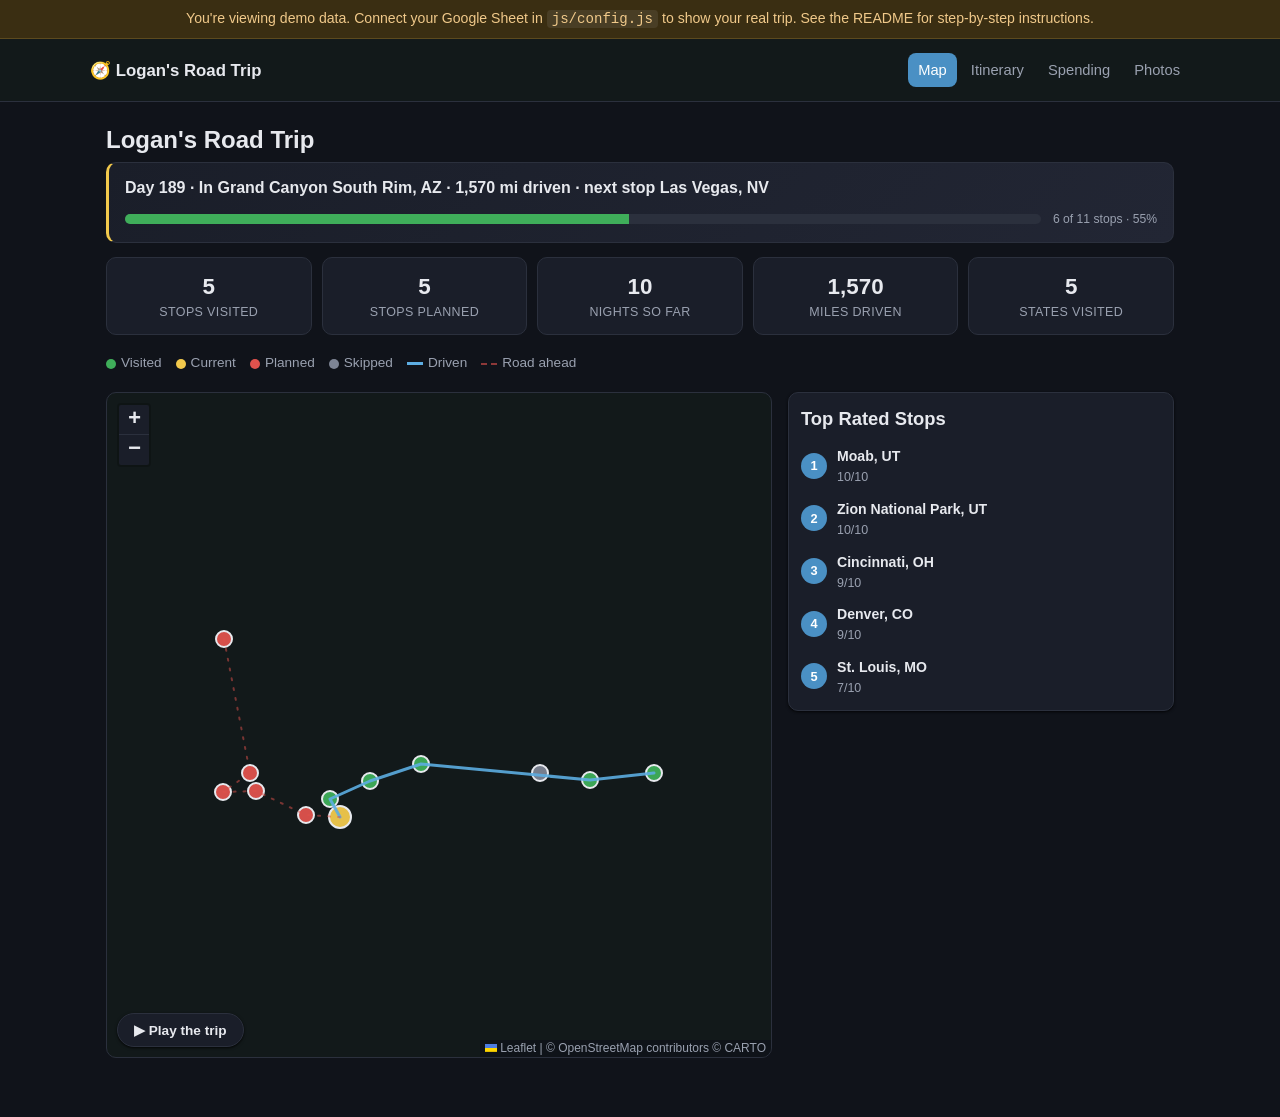
==== commit c0baf1b4: "Make the map the centerpiece and link the pages together The site was four pages that shared a heade" ====
--- a/index.html
+++ b/index.html
@@ -5,8 +5,21 @@
 <meta name="viewport" content="width=device-width, initial-scale=1.0">
 <title>Road Trip Map</title>
 <link rel="icon" href="data:image/svg+xml,<svg xmlns=%22http://www.w3.org/2000/svg%22 viewBox=%220 0 100 100%22><text y=%22.9em%22 font-size=%2290%22>🧭</text></svg>">
+<meta name="description" content="Follow the route stop by stop: where we are right now, the road already driven, and what's still ahead.">
+<meta property="og:type" content="website">
+<meta property="og:site_name" content="Logan's Road Trip">
+<meta property="og:title" content="Logan's Road Trip — Map">
+<meta property="og:description" content="Follow the route stop by stop: where we are right now, the road already driven, and what's still ahead.">
+<meta property="og:url" content="https://loganbrose.github.io/Road_Trip/">
+<meta property="og:image" content="https://loganbrose.github.io/Road_Trip/assets/og-cover.png">
+<meta property="og:image:width" content="1200">
+<meta property="og:image:height" content="630">
+<meta name="twitter:card" content="summary_large_image">
+<meta name="twitter:title" content="Logan's Road Trip — Map">
+<meta name="twitter:description" content="Follow the route stop by stop: where we are right now, the road already driven, and what's still ahead.">
+<meta name="twitter:image" content="https://loganbrose.github.io/Road_Trip/assets/og-cover.png">
 <link rel="stylesheet" href="vendor/leaflet/leaflet.css">
-<link rel="stylesheet" href="css/style.css?v=17">
+<link rel="stylesheet" href="css/style.css?v=19">
 </head>
 <body>
 <header class="site-header">
@@ -23,6 +36,14 @@
 
 <main>
   <h1 id="trip-name-heading">Road Trip</h1>
+
+  <div class="now-strip" id="now-strip" hidden>
+    <div class="now-text" id="now-text"></div>
+    <div class="now-progress">
+      <div class="budget-bar-track"><div class="budget-bar-fill" id="now-progress-fill" style="width:0%"></div></div>
+      <div class="now-progress-label" id="now-progress-label"></div>
+    </div>
+  </div>
 
   <div class="stat-strip" id="stat-strip">
     <div class="stat-box"><div class="num" id="stat-visited">–</div><div class="label">Stops visited</div></div>
@@ -49,14 +70,16 @@
       <div class="empty-state" id="ranking-empty" hidden>No rated stops yet.</div>
     </aside>
   </div>
-  <p id="debug-line" style="color:var(--text-muted);font-size:0.78rem;margin-top:8px;"></p>
+  <p id="debug-line" hidden style="color:var(--text-muted);font-size:0.78rem;margin-top:8px;"></p>
 </main>
 
 
 <script src="vendor/leaflet/leaflet.js"></script>
 <script src="vendor/papaparse.min.js"></script>
-<script src="js/config.js?v=17"></script>
-<script src="js/data.js?v=17"></script>
-<script src="js/map.js?v=17"></script>
+<script src="js/config.js?v=19"></script>
+<script src="js/data.js?v=19"></script>
+<script src="js/route.js?v=19"></script>
+<script src="js/playback.js?v=19"></script>
+<script src="js/map.js?v=19"></script>
 </body>
 </html>
--- a/css/style.css
+++ b/css/style.css
@@ -202,7 +202,7 @@
   margin-right: 5px;
   vertical-align: middle;
 }
-.legend .line.driven { border-top: 3px dashed #5dade2; }
+.legend .line.driven { border-top: 3px solid #5dade2; }
 .legend .line.ahead { border-top: 2px dashed var(--planned); opacity: 0.6; }
 
 .status-badge {
@@ -322,6 +322,8 @@
 }
 table.spend-table th { color: var(--text-muted); font-weight: 600; font-size: 0.78rem; text-transform: uppercase; }
 .chart-wrap { max-width: 520px; margin: 0 auto 8px; }
+/* The cumulative-spend line wants the full card width, not the doughnut's square. */
+.chart-wrap.wide { max-width: none; height: 240px; }
 
 /* Gallery */
 .gallery-group { margin-bottom: 26px; }
@@ -392,3 +394,133 @@
   color: var(--text-muted);
   padding: 40px 20px;
 }
+
+/* ---------------------------------------------------------------------------
+   "Right now" strip — the one-line answer to where the trip currently is.
+   --------------------------------------------------------------------------- */
+.now-strip {
+  background: linear-gradient(135deg, var(--surface) 0%, var(--surface-alt) 100%);
+  border: 1px solid var(--border);
+  border-left: 3px solid var(--current);
+  border-radius: var(--radius);
+  padding: 14px 16px;
+  margin-bottom: 14px;
+}
+.now-strip .now-text {
+  font-size: 1rem;
+  font-weight: 600;
+  line-height: 1.4;
+}
+.now-strip .now-progress {
+  display: flex;
+  align-items: center;
+  gap: 12px;
+  margin-top: 10px;
+}
+.now-strip .budget-bar-track { flex: 1; margin-top: 0; }
+.now-strip .budget-bar-fill { background: var(--visited); transition: width 900ms ease-out; }
+.now-strip .now-progress-label {
+  font-size: 0.76rem;
+  color: var(--text-muted);
+  white-space: nowrap;
+}
+
+/* ---------------------------------------------------------------------------
+   Trip playback — the on-map play button, the moving car, and its HUD.
+   --------------------------------------------------------------------------- */
+.playback-control { margin: 0 0 8px 8px; }
+.playback-btn {
+  background: var(--surface);
+  border: 1px solid var(--border);
+  border-radius: 999px;
+  color: var(--text);
+  cursor: pointer;
+  font-size: 0.85rem;
+  font-weight: 600;
+  padding: 8px 16px;
+  box-shadow: var(--shadow);
+}
+.playback-btn:hover { background: var(--surface-alt); }
+
+.trip-car {
+  font-size: 22px;
+  line-height: 28px;
+  text-align: center;
+  filter: drop-shadow(0 2px 3px rgba(0, 0, 0, 0.7));
+}
+
+.trip-hud {
+  background: rgba(26, 30, 41, 0.92);
+  border: 1px solid var(--border);
+  border-radius: var(--radius);
+  box-shadow: var(--shadow);
+  padding: 10px 14px;
+  min-width: 150px;
+  margin: 8px 8px 0 0;
+}
+.trip-hud .hud-name { font-weight: 700; font-size: 0.95rem; }
+.trip-hud .hud-sub { color: var(--text-muted); font-size: 0.78rem; }
+
+/* ---------------------------------------------------------------------------
+   Cross-links between the map, the itinerary, the gallery and spending.
+   --------------------------------------------------------------------------- */
+.popup-thumb {
+  width: 100%;
+  height: 110px;
+  object-fit: cover;
+  border-radius: 6px;
+  display: block;
+  margin-bottom: 8px;
+}
+.popup-links {
+  display: flex;
+  flex-direction: column;
+  gap: 2px;
+  margin-top: 8px;
+  padding-top: 8px;
+  border-top: 1px solid var(--border);
+}
+.popup-links a { font-size: 0.82rem; text-decoration: none; }
+.popup-links a:hover { text-decoration: underline; }
+
+.stop-card h3 .stop-link { color: var(--text); text-decoration: none; }
+.stop-card h3 .stop-link:hover { color: var(--accent); }
+
+.photo-chip {
+  background: var(--surface-alt);
+  border: 1px solid var(--border);
+  border-radius: 999px;
+  color: var(--text-muted);
+  font-size: 0.72rem;
+  font-weight: 600;
+  padding: 2px 9px;
+  text-decoration: none;
+}
+.photo-chip:hover { color: var(--text); border-color: var(--accent); }
+
+.ranking-info .name { color: var(--text); text-decoration: none; }
+.ranking-info .name:hover { color: var(--accent); }
+
+.gallery-group h2 {
+  display: flex;
+  align-items: baseline;
+  gap: 12px;
+  flex-wrap: wrap;
+}
+.group-map-link { font-size: 0.78rem; font-weight: 500; text-decoration: none; }
+.group-map-link:hover { text-decoration: underline; }
+
+/* A group or table row arrived at via #stop=… gets a moment of emphasis. */
+.gallery-group.is-target h2,
+.spend-table tr.is-target td {
+  animation: target-flash 2.4s ease-out;
+}
+@keyframes target-flash {
+  0%, 40% { background: rgba(74, 144, 196, 0.22); }
+  100% { background: transparent; }
+}
+.gallery-group.is-target h2 { border-radius: 6px; padding-left: 6px; margin-left: -6px; }
+
+@media (prefers-reduced-motion: reduce) {
+  * { animation-duration: 0.01ms !important; transition-duration: 0.01ms !important; }
+}
